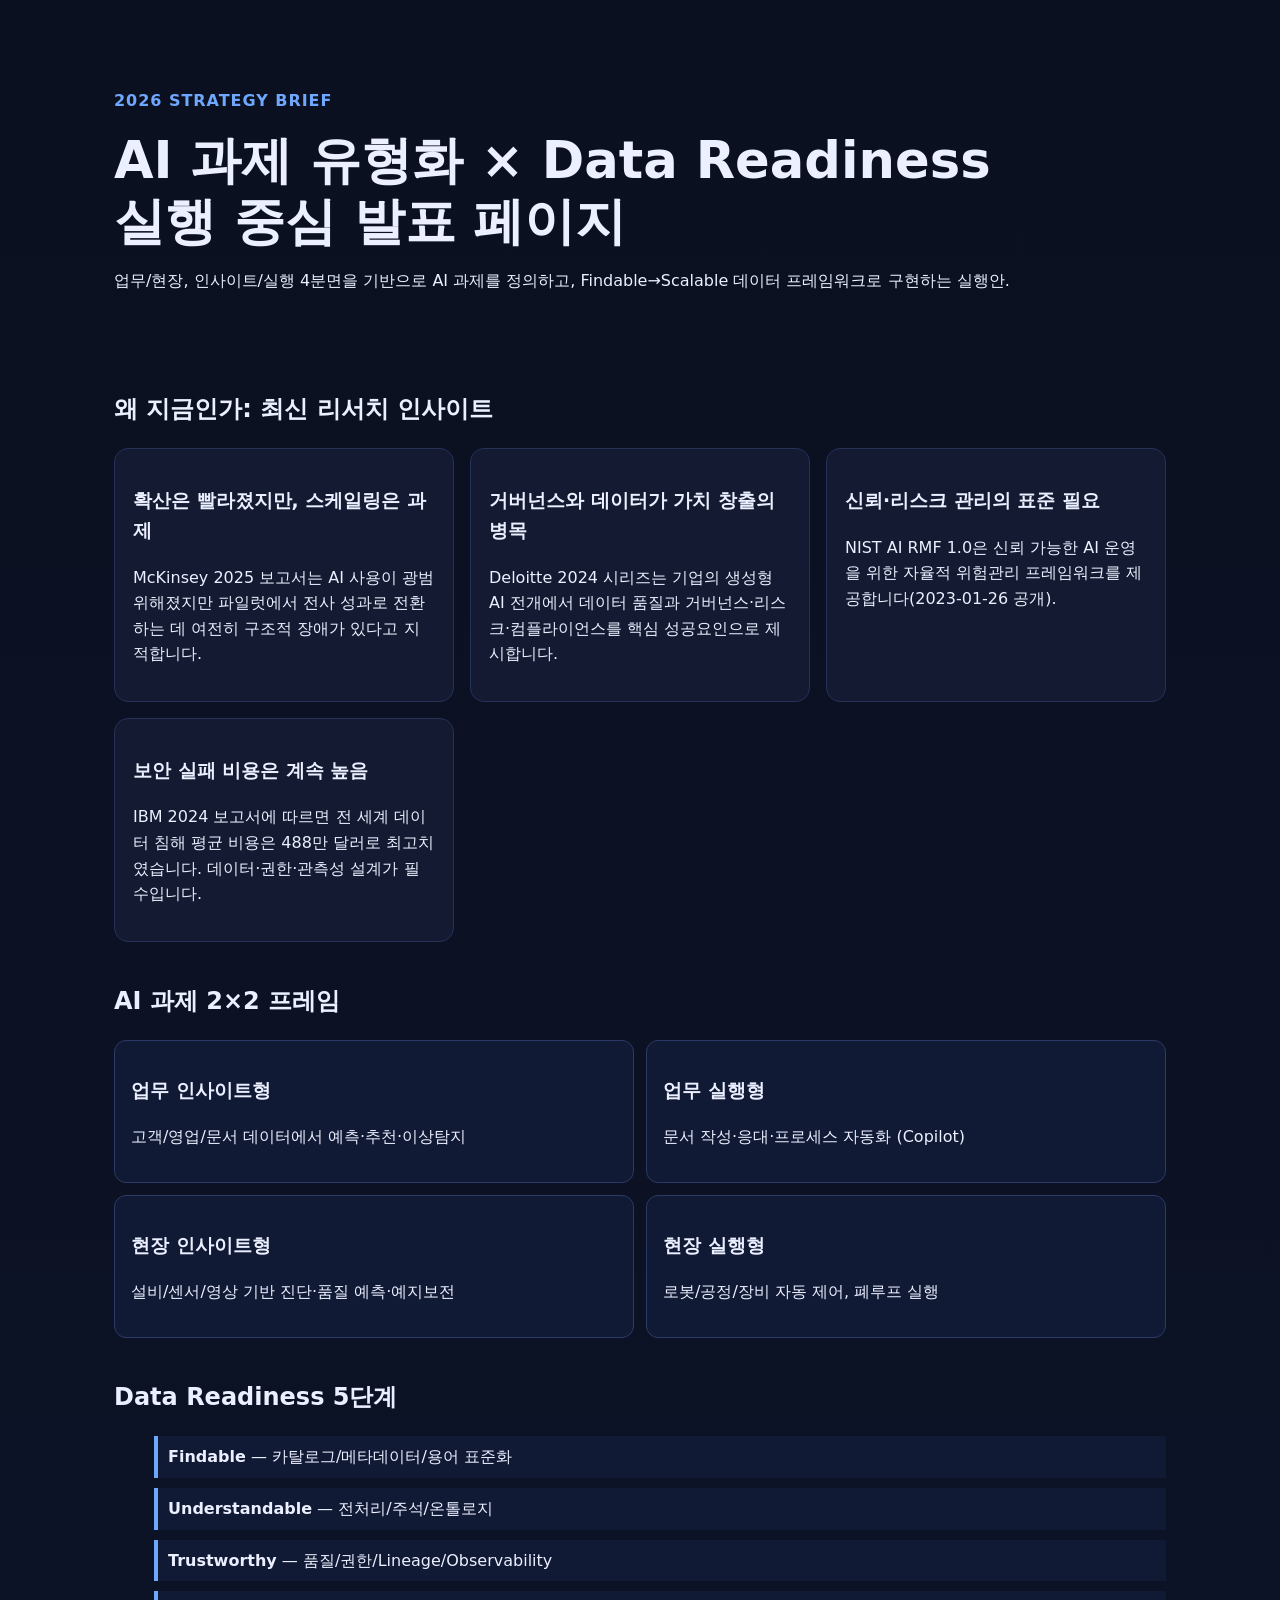
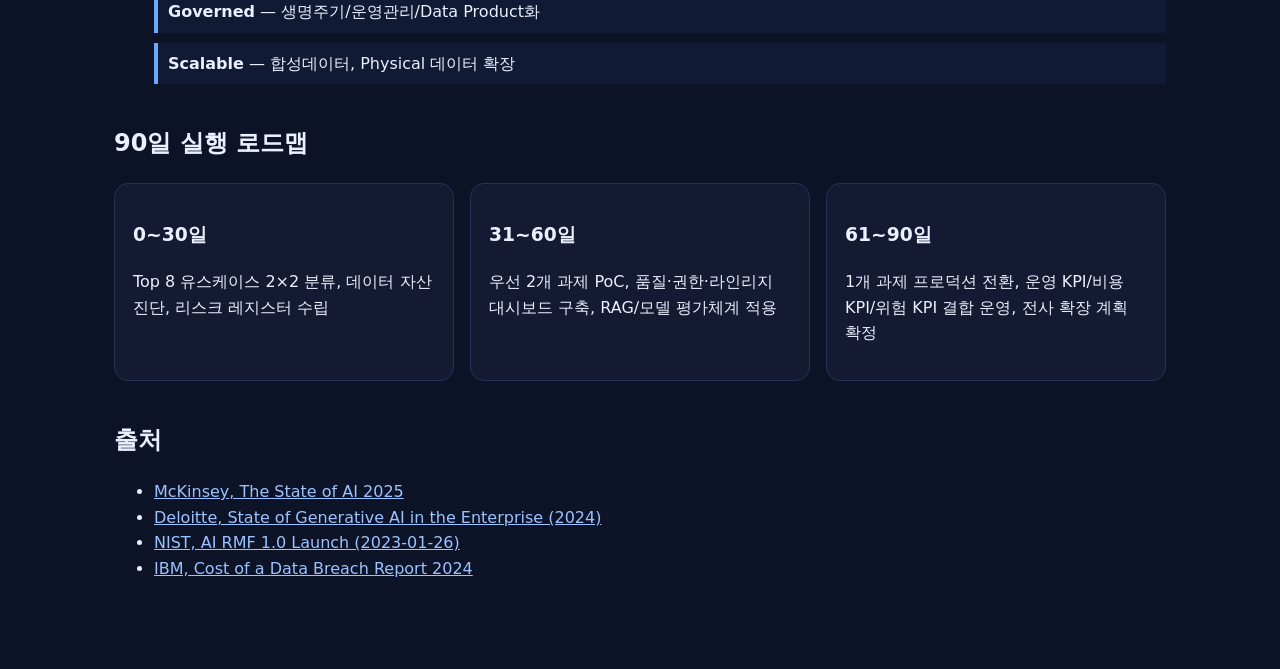
==== presentation/index.html @ 358f2ebc "Add Obsidian research notes and lifecycle framework gap recommendations" ====
<!doctype html>
<html lang="ko">
<head>
  <meta charset="UTF-8" />
  <meta name="viewport" content="width=device-width, initial-scale=1.0" />
  <title>AI Ready Data 전략 발표</title>
  <link rel="stylesheet" href="styles.css" />
</head>
<body>
  <header class="hero">
    <p class="eyebrow">2026 Strategy Brief</p>
    <h1>AI 과제 유형화 × Data Readiness<br/>실행 중심 발표 페이지</h1>
    <p>업무/현장, 인사이트/실행 4분면을 기반으로 AI 과제를 정의하고, Findable→Scalable 데이터 프레임워크로 구현하는 실행안.</p>
  </header>

  <main>
    <section>
      <h2>왜 지금인가: 최신 리서치 인사이트</h2>
      <div class="grid two">
        <article class="card"><h3>확산은 빨라졌지만, 스케일링은 과제</h3><p>McKinsey 2025 보고서는 AI 사용이 광범위해졌지만 파일럿에서 전사 성과로 전환하는 데 여전히 구조적 장애가 있다고 지적합니다.</p></article>
        <article class="card"><h3>거버넌스와 데이터가 가치 창출의 병목</h3><p>Deloitte 2024 시리즈는 기업의 생성형 AI 전개에서 데이터 품질과 거버넌스·리스크·컴플라이언스를 핵심 성공요인으로 제시합니다.</p></article>
        <article class="card"><h3>신뢰·리스크 관리의 표준 필요</h3><p>NIST AI RMF 1.0은 신뢰 가능한 AI 운영을 위한 자율적 위험관리 프레임워크를 제공합니다(2023-01-26 공개).</p></article>
        <article class="card"><h3>보안 실패 비용은 계속 높음</h3><p>IBM 2024 보고서에 따르면 전 세계 데이터 침해 평균 비용은 488만 달러로 최고치였습니다. 데이터·권한·관측성 설계가 필수입니다.</p></article>
      </div>
    </section>

    <section>
      <h2>AI 과제 2×2 프레임</h2>
      <div class="matrix">
        <div class="cell"><h3>업무 인사이트형</h3><p>고객/영업/문서 데이터에서 예측·추천·이상탐지</p></div>
        <div class="cell"><h3>업무 실행형</h3><p>문서 작성·응대·프로세스 자동화 (Copilot)</p></div>
        <div class="cell"><h3>현장 인사이트형</h3><p>설비/센서/영상 기반 진단·품질 예측·예지보전</p></div>
        <div class="cell"><h3>현장 실행형</h3><p>로봇/공정/장비 자동 제어, 폐루프 실행</p></div>
      </div>
    </section>

    <section>
      <h2>Data Readiness 5단계</h2>
      <ol class="timeline">
        <li><strong>Findable</strong> — 카탈로그/메타데이터/용어 표준화</li>
        <li><strong>Understandable</strong> — 전처리/주석/온톨로지</li>
        <li><strong>Trustworthy</strong> — 품질/권한/Lineage/Observability</li>
        <li><strong>Governed</strong> — 생명주기/운영관리/Data Product화</li>
        <li><strong>Scalable</strong> — 합성데이터, Physical 데이터 확장</li>
      </ol>
    </section>

    <section>
      <h2>90일 실행 로드맵</h2>
      <div class="grid three">
        <article class="card"><h3>0~30일</h3><p>Top 8 유스케이스 2×2 분류, 데이터 자산 진단, 리스크 레지스터 수립</p></article>
        <article class="card"><h3>31~60일</h3><p>우선 2개 과제 PoC, 품질·권한·라인리지 대시보드 구축, RAG/모델 평가체계 적용</p></article>
        <article class="card"><h3>61~90일</h3><p>1개 과제 프로덕션 전환, 운영 KPI/비용 KPI/위험 KPI 결합 운영, 전사 확장 계획 확정</p></article>
      </div>
    </section>

    <section>
      <h2>출처</h2>
      <ul>
        <li><a href="https://www.mckinsey.com/capabilities/quantumblack/our-insights/the-state-of-ai/" target="_blank">McKinsey, The State of AI 2025</a></li>
        <li><a href="https://www2.deloitte.com/us/en/pages/consulting/articles/state-of-generative-ai-in-enterprise.html" target="_blank">Deloitte, State of Generative AI in the Enterprise (2024)</a></li>
        <li><a href="https://www.nist.gov/news-events/events/2023/01/nist-ai-risk-management-framework-ai-rmf-10-launch" target="_blank">NIST, AI RMF 1.0 Launch (2023-01-26)</a></li>
        <li><a href="https://www.ibm.com/think/insights/whats-new-2024-cost-of-a-data-breach-report" target="_blank">IBM, Cost of a Data Breach Report 2024</a></li>
      </ul>
    </section>
  </main>
</body>
</html>
---- presentation/styles.css ----
:root { --bg:#0b1020; --card:#131a31; --text:#ebefff; --accent:#6ea8fe; }
*{box-sizing:border-box} body{margin:0;font-family:Inter,system-ui,sans-serif;background:linear-gradient(180deg,#0b1020,#0d1428);color:var(--text);line-height:1.6}
.hero{padding:72px 24px 40px;max-width:1100px;margin:0 auto}.eyebrow{color:var(--accent);font-weight:700;letter-spacing:.06em;text-transform:uppercase}
h1{font-size:clamp(2rem,4vw,3.2rem);line-height:1.2;margin:.2rem 0 1rem}
main{max-width:1100px;margin:0 auto;padding:0 24px 72px} section{margin-top:40px}
.grid{display:grid;gap:16px}.grid.two{grid-template-columns:repeat(auto-fit,minmax(260px,1fr))}.grid.three{grid-template-columns:repeat(auto-fit,minmax(220px,1fr))}
.card{background:var(--card);border:1px solid #263158;border-radius:14px;padding:18px}
.matrix{display:grid;grid-template-columns:1fr 1fr;gap:12px}.cell{background:#111a35;border:1px solid #2b3a66;border-radius:12px;padding:16px}
.timeline li{margin:10px 0;padding:8px 10px;background:#111a35;border-left:4px solid var(--accent);list-style:none}
a{color:#9cc2ff}
@media (max-width:700px){.matrix{grid-template-columns:1fr}}
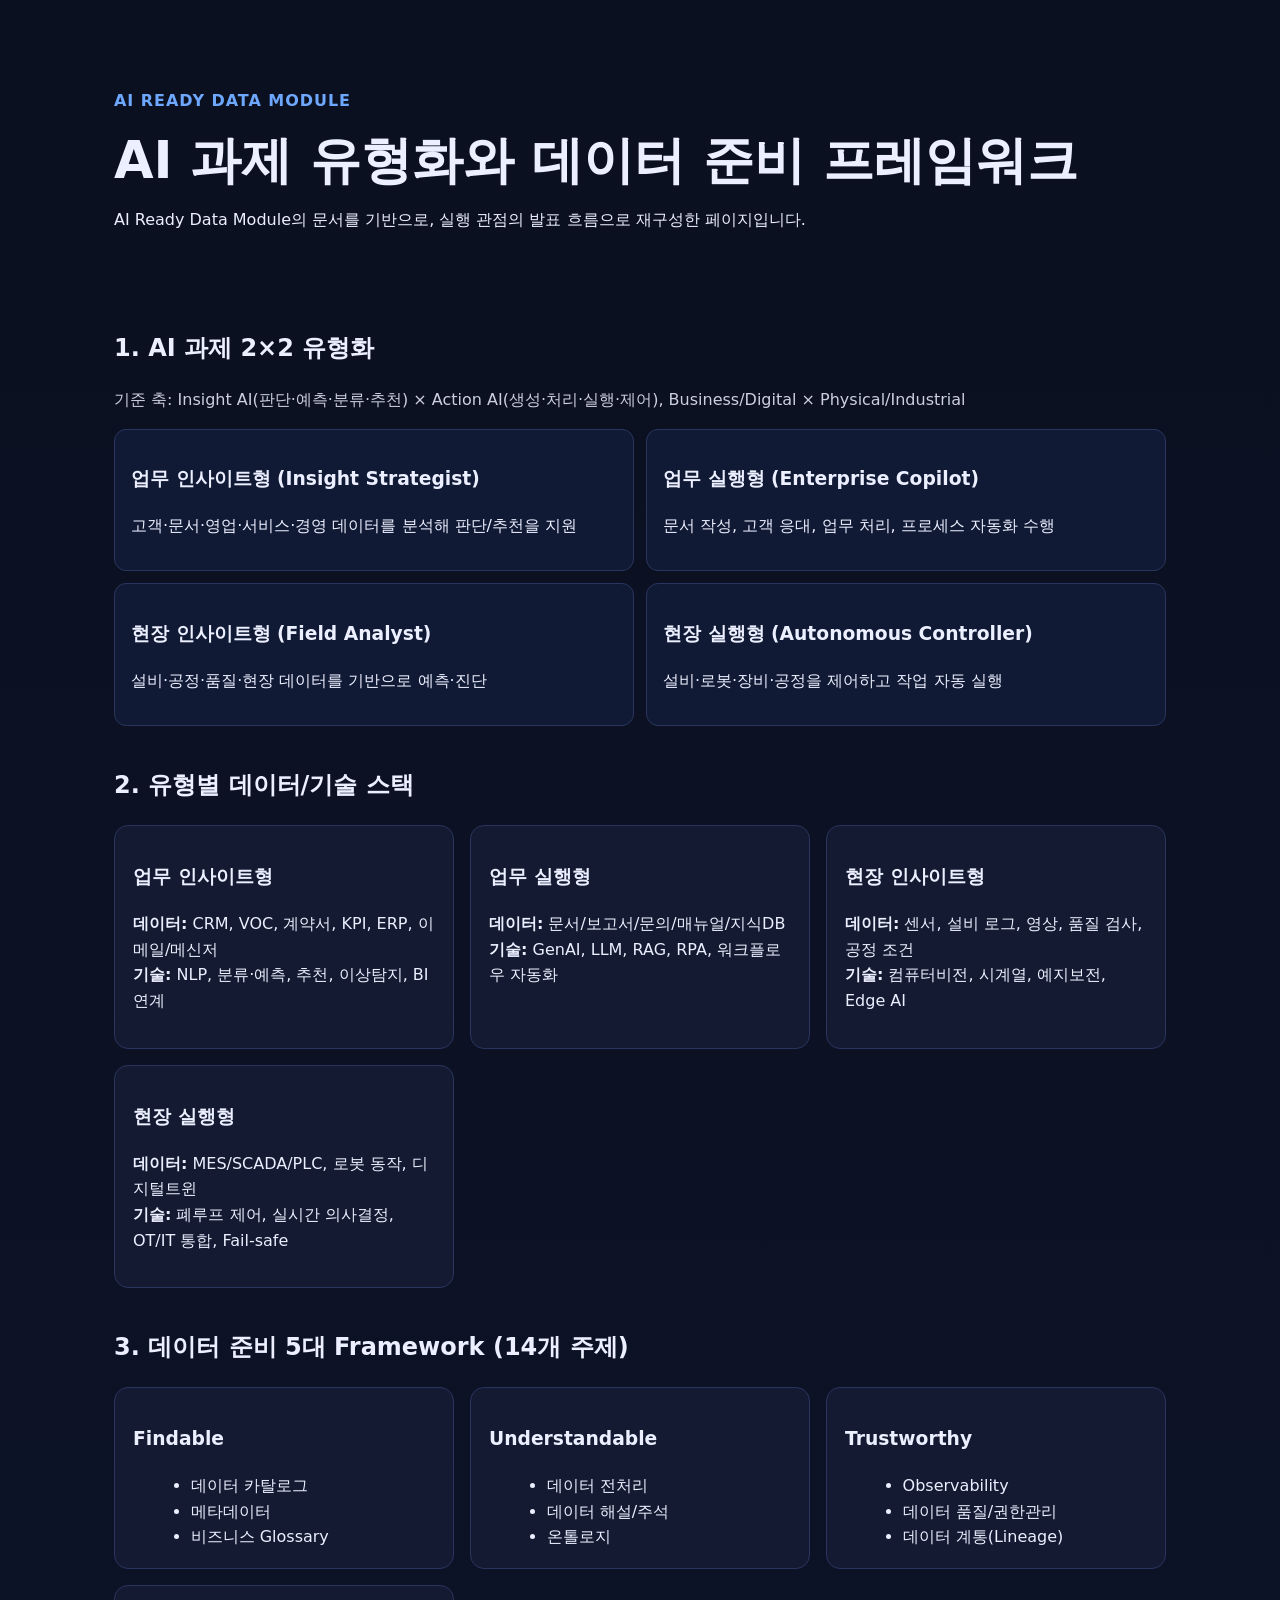
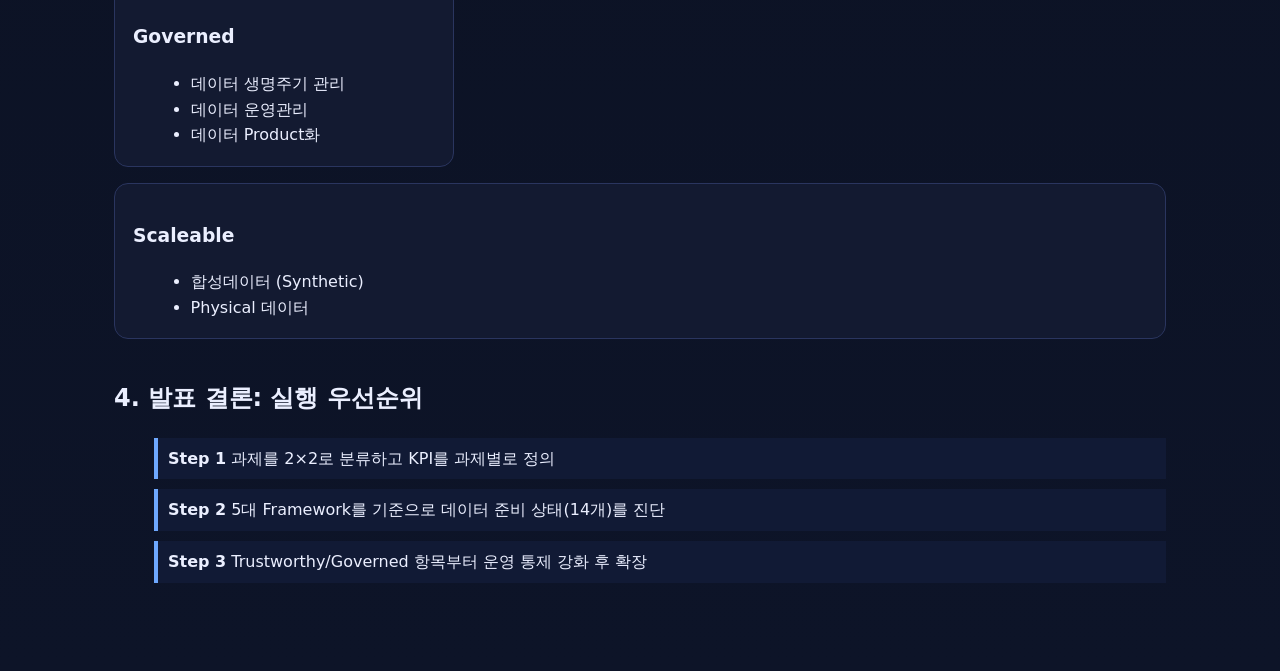
==== commit 43722e1f: "Refocus presentation content on AI Ready Data module artifacts" ====
--- a/presentation/index.html
+++ b/presentation/index.html
@@ -3,65 +3,56 @@
 <head>
   <meta charset="UTF-8" />
   <meta name="viewport" content="width=device-width, initial-scale=1.0" />
-  <title>AI Ready Data 전략 발표</title>
+  <title>AI Ready Data 발표자료</title>
   <link rel="stylesheet" href="styles.css" />
 </head>
 <body>
   <header class="hero">
-    <p class="eyebrow">2026 Strategy Brief</p>
-    <h1>AI 과제 유형화 × Data Readiness<br/>실행 중심 발표 페이지</h1>
-    <p>업무/현장, 인사이트/실행 4분면을 기반으로 AI 과제를 정의하고, Findable→Scalable 데이터 프레임워크로 구현하는 실행안.</p>
+    <p class="eyebrow">AI Ready Data Module</p>
+    <h1>AI 과제 유형화와 데이터 준비 프레임워크</h1>
+    <p>AI Ready Data Module의 문서를 기반으로, 실행 관점의 발표 흐름으로 재구성한 페이지입니다.</p>
   </header>
 
   <main>
     <section>
-      <h2>왜 지금인가: 최신 리서치 인사이트</h2>
-      <div class="grid two">
-        <article class="card"><h3>확산은 빨라졌지만, 스케일링은 과제</h3><p>McKinsey 2025 보고서는 AI 사용이 광범위해졌지만 파일럿에서 전사 성과로 전환하는 데 여전히 구조적 장애가 있다고 지적합니다.</p></article>
-        <article class="card"><h3>거버넌스와 데이터가 가치 창출의 병목</h3><p>Deloitte 2024 시리즈는 기업의 생성형 AI 전개에서 데이터 품질과 거버넌스·리스크·컴플라이언스를 핵심 성공요인으로 제시합니다.</p></article>
-        <article class="card"><h3>신뢰·리스크 관리의 표준 필요</h3><p>NIST AI RMF 1.0은 신뢰 가능한 AI 운영을 위한 자율적 위험관리 프레임워크를 제공합니다(2023-01-26 공개).</p></article>
-        <article class="card"><h3>보안 실패 비용은 계속 높음</h3><p>IBM 2024 보고서에 따르면 전 세계 데이터 침해 평균 비용은 488만 달러로 최고치였습니다. 데이터·권한·관측성 설계가 필수입니다.</p></article>
+      <h2>1. AI 과제 2×2 유형화</h2>
+      <p class="muted">기준 축: Insight AI(판단·예측·분류·추천) × Action AI(생성·처리·실행·제어), Business/Digital × Physical/Industrial</p>
+      <div class="matrix">
+        <div class="cell"><h3>업무 인사이트형 (Insight Strategist)</h3><p>고객·문서·영업·서비스·경영 데이터를 분석해 판단/추천을 지원</p></div>
+        <div class="cell"><h3>업무 실행형 (Enterprise Copilot)</h3><p>문서 작성, 고객 응대, 업무 처리, 프로세스 자동화 수행</p></div>
+        <div class="cell"><h3>현장 인사이트형 (Field Analyst)</h3><p>설비·공정·품질·현장 데이터를 기반으로 예측·진단</p></div>
+        <div class="cell"><h3>현장 실행형 (Autonomous Controller)</h3><p>설비·로봇·장비·공정을 제어하고 작업 자동 실행</p></div>
       </div>
     </section>
 
     <section>
-      <h2>AI 과제 2×2 프레임</h2>
-      <div class="matrix">
-        <div class="cell"><h3>업무 인사이트형</h3><p>고객/영업/문서 데이터에서 예측·추천·이상탐지</p></div>
-        <div class="cell"><h3>업무 실행형</h3><p>문서 작성·응대·프로세스 자동화 (Copilot)</p></div>
-        <div class="cell"><h3>현장 인사이트형</h3><p>설비/센서/영상 기반 진단·품질 예측·예지보전</p></div>
-        <div class="cell"><h3>현장 실행형</h3><p>로봇/공정/장비 자동 제어, 폐루프 실행</p></div>
+      <h2>2. 유형별 데이터/기술 스택</h2>
+      <div class="grid two">
+        <article class="card"><h3>업무 인사이트형</h3><p><strong>데이터:</strong> CRM, VOC, 계약서, KPI, ERP, 이메일/메신저<br><strong>기술:</strong> NLP, 분류·예측, 추천, 이상탐지, BI 연계</p></article>
+        <article class="card"><h3>업무 실행형</h3><p><strong>데이터:</strong> 문서/보고서/문의/매뉴얼/지식DB<br><strong>기술:</strong> GenAI, LLM, RAG, RPA, 워크플로우 자동화</p></article>
+        <article class="card"><h3>현장 인사이트형</h3><p><strong>데이터:</strong> 센서, 설비 로그, 영상, 품질 검사, 공정 조건<br><strong>기술:</strong> 컴퓨터비전, 시계열, 예지보전, Edge AI</p></article>
+        <article class="card"><h3>현장 실행형</h3><p><strong>데이터:</strong> MES/SCADA/PLC, 로봇 동작, 디지털트윈<br><strong>기술:</strong> 폐루프 제어, 실시간 의사결정, OT/IT 통합, Fail-safe</p></article>
       </div>
     </section>
 
     <section>
-      <h2>Data Readiness 5단계</h2>
-      <ol class="timeline">
-        <li><strong>Findable</strong> — 카탈로그/메타데이터/용어 표준화</li>
-        <li><strong>Understandable</strong> — 전처리/주석/온톨로지</li>
-        <li><strong>Trustworthy</strong> — 품질/권한/Lineage/Observability</li>
-        <li><strong>Governed</strong> — 생명주기/운영관리/Data Product화</li>
-        <li><strong>Scalable</strong> — 합성데이터, Physical 데이터 확장</li>
-      </ol>
+      <h2>3. 데이터 준비 5대 Framework (14개 주제)</h2>
+      <div class="grid two">
+        <article class="card"><h3>Findable</h3><ul><li>데이터 카탈로그</li><li>메타데이터</li><li>비즈니스 Glossary</li></ul></article>
+        <article class="card"><h3>Understandable</h3><ul><li>데이터 전처리</li><li>데이터 해설/주석</li><li>온톨로지</li></ul></article>
+        <article class="card"><h3>Trustworthy</h3><ul><li>Observability</li><li>데이터 품질/권한관리</li><li>데이터 계통(Lineage)</li></ul></article>
+        <article class="card"><h3>Governed</h3><ul><li>데이터 생명주기 관리</li><li>데이터 운영관리</li><li>데이터 Product화</li></ul></article>
+      </div>
+      <article class="card full"><h3>Scaleable</h3><ul><li>합성데이터 (Synthetic)</li><li>Physical 데이터</li></ul></article>
     </section>
 
     <section>
-      <h2>90일 실행 로드맵</h2>
-      <div class="grid three">
-        <article class="card"><h3>0~30일</h3><p>Top 8 유스케이스 2×2 분류, 데이터 자산 진단, 리스크 레지스터 수립</p></article>
-        <article class="card"><h3>31~60일</h3><p>우선 2개 과제 PoC, 품질·권한·라인리지 대시보드 구축, RAG/모델 평가체계 적용</p></article>
-        <article class="card"><h3>61~90일</h3><p>1개 과제 프로덕션 전환, 운영 KPI/비용 KPI/위험 KPI 결합 운영, 전사 확장 계획 확정</p></article>
-      </div>
-    </section>
-
-    <section>
-      <h2>출처</h2>
-      <ul>
-        <li><a href="https://www.mckinsey.com/capabilities/quantumblack/our-insights/the-state-of-ai/" target="_blank">McKinsey, The State of AI 2025</a></li>
-        <li><a href="https://www2.deloitte.com/us/en/pages/consulting/articles/state-of-generative-ai-in-enterprise.html" target="_blank">Deloitte, State of Generative AI in the Enterprise (2024)</a></li>
-        <li><a href="https://www.nist.gov/news-events/events/2023/01/nist-ai-risk-management-framework-ai-rmf-10-launch" target="_blank">NIST, AI RMF 1.0 Launch (2023-01-26)</a></li>
-        <li><a href="https://www.ibm.com/think/insights/whats-new-2024-cost-of-a-data-breach-report" target="_blank">IBM, Cost of a Data Breach Report 2024</a></li>
-      </ul>
+      <h2>4. 발표 결론: 실행 우선순위</h2>
+      <ol class="timeline">
+        <li><strong>Step 1</strong> 과제를 2×2로 분류하고 KPI를 과제별로 정의</li>
+        <li><strong>Step 2</strong> 5대 Framework를 기준으로 데이터 준비 상태(14개)를 진단</li>
+        <li><strong>Step 3</strong> Trustworthy/Governed 항목부터 운영 통제 강화 후 확장</li>
+      </ol>
     </section>
   </main>
 </body>
--- a/presentation/styles.css
+++ b/presentation/styles.css
@@ -1,11 +1,11 @@
-:root { --bg:#0b1020; --card:#131a31; --text:#ebefff; --accent:#6ea8fe; }
-*{box-sizing:border-box} body{margin:0;font-family:Inter,system-ui,sans-serif;background:linear-gradient(180deg,#0b1020,#0d1428);color:var(--text);line-height:1.6}
+:root{--bg:#0b1020;--card:#131a31;--text:#ebefff;--accent:#6ea8fe;--line:#2a355f}
+*{box-sizing:border-box}body{margin:0;font-family:Inter,system-ui,sans-serif;background:linear-gradient(180deg,#0b1020,#0d1428);color:var(--text);line-height:1.6}
 .hero{padding:72px 24px 40px;max-width:1100px;margin:0 auto}.eyebrow{color:var(--accent);font-weight:700;letter-spacing:.06em;text-transform:uppercase}
-h1{font-size:clamp(2rem,4vw,3.2rem);line-height:1.2;margin:.2rem 0 1rem}
-main{max-width:1100px;margin:0 auto;padding:0 24px 72px} section{margin-top:40px}
-.grid{display:grid;gap:16px}.grid.two{grid-template-columns:repeat(auto-fit,minmax(260px,1fr))}.grid.three{grid-template-columns:repeat(auto-fit,minmax(220px,1fr))}
-.card{background:var(--card);border:1px solid #263158;border-radius:14px;padding:18px}
-.matrix{display:grid;grid-template-columns:1fr 1fr;gap:12px}.cell{background:#111a35;border:1px solid #2b3a66;border-radius:12px;padding:16px}
+h1{font-size:clamp(2rem,4vw,3.2rem);line-height:1.2;margin:.2rem 0 1rem}.muted{opacity:.86}
+main{max-width:1100px;margin:0 auto;padding:0 24px 72px}section{margin-top:40px}
+.grid{display:grid;gap:16px}.grid.two{grid-template-columns:repeat(auto-fit,minmax(260px,1fr))}
+.card{background:var(--card);border:1px solid var(--line);border-radius:14px;padding:18px}.card.full{margin-top:16px}
+.matrix{display:grid;grid-template-columns:1fr 1fr;gap:12px}.cell{background:#111a35;border:1px solid var(--line);border-radius:12px;padding:16px}
 .timeline li{margin:10px 0;padding:8px 10px;background:#111a35;border-left:4px solid var(--accent);list-style:none}
-a{color:#9cc2ff}
+ul{margin:8px 0 0 1.1rem}
 @media (max-width:700px){.matrix{grid-template-columns:1fr}}
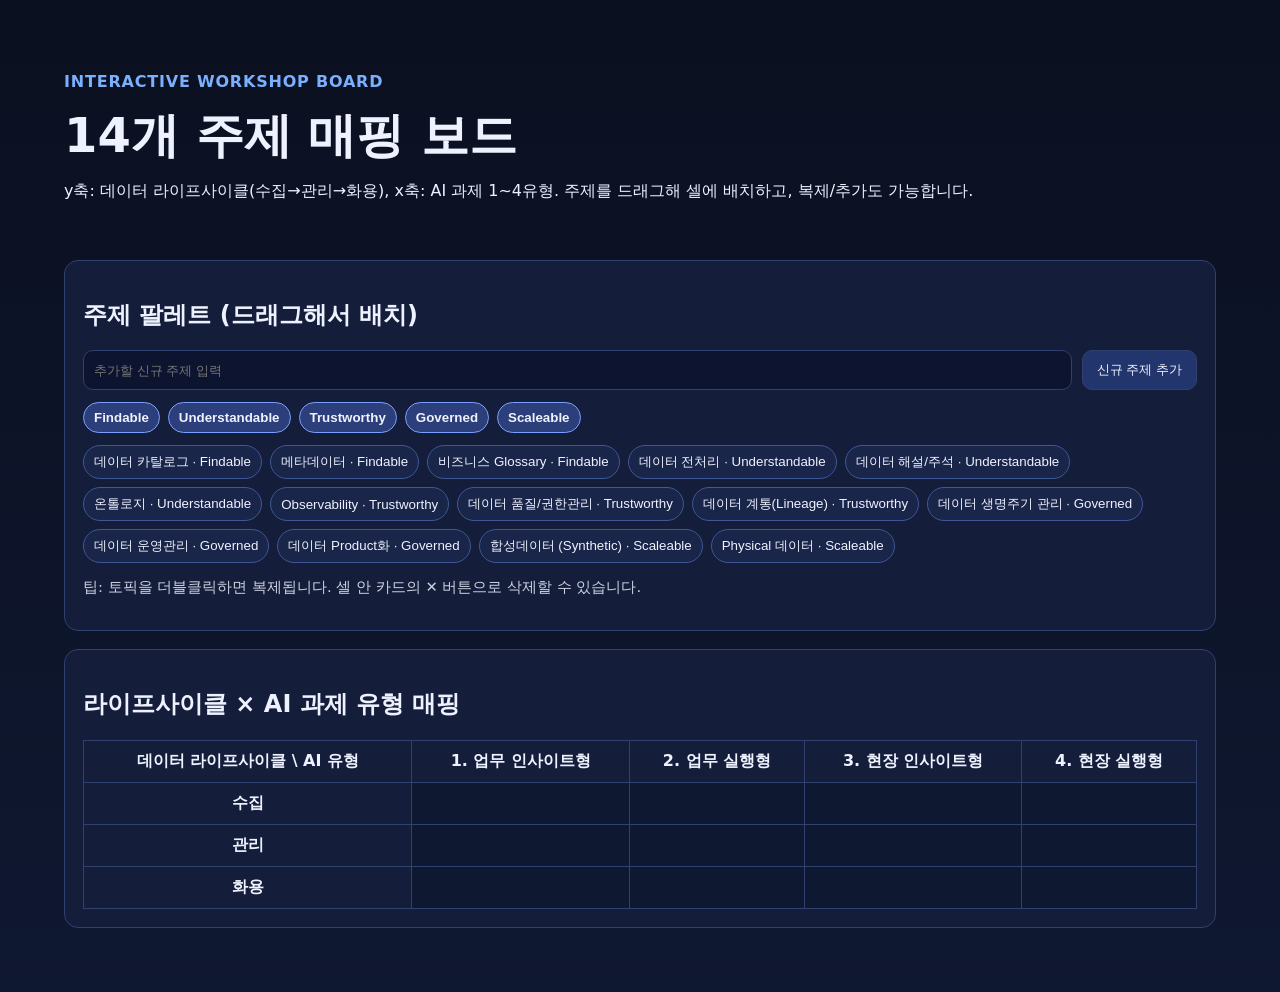
==== commit 342a2484: "Add draggable framework category chips to mapping board" ====
--- a/presentation/index.html
+++ b/presentation/index.html
@@ -3,57 +3,183 @@
 <head>
   <meta charset="UTF-8" />
   <meta name="viewport" content="width=device-width, initial-scale=1.0" />
-  <title>AI Ready Data 발표자료</title>
+  <title>AI 과제 유형화 × 데이터 라이프사이클 매핑 보드</title>
   <link rel="stylesheet" href="styles.css" />
 </head>
 <body>
   <header class="hero">
-    <p class="eyebrow">AI Ready Data Module</p>
-    <h1>AI 과제 유형화와 데이터 준비 프레임워크</h1>
-    <p>AI Ready Data Module의 문서를 기반으로, 실행 관점의 발표 흐름으로 재구성한 페이지입니다.</p>
+    <p class="eyebrow">Interactive Workshop Board</p>
+    <h1>14개 주제 매핑 보드</h1>
+    <p>y축: 데이터 라이프사이클(수집→관리→화용), x축: AI 과제 1~4유형. 주제를 드래그해 셀에 배치하고, 복제/추가도 가능합니다.</p>
   </header>
 
   <main>
-    <section>
-      <h2>1. AI 과제 2×2 유형화</h2>
-      <p class="muted">기준 축: Insight AI(판단·예측·분류·추천) × Action AI(생성·처리·실행·제어), Business/Digital × Physical/Industrial</p>
-      <div class="matrix">
-        <div class="cell"><h3>업무 인사이트형 (Insight Strategist)</h3><p>고객·문서·영업·서비스·경영 데이터를 분석해 판단/추천을 지원</p></div>
-        <div class="cell"><h3>업무 실행형 (Enterprise Copilot)</h3><p>문서 작성, 고객 응대, 업무 처리, 프로세스 자동화 수행</p></div>
-        <div class="cell"><h3>현장 인사이트형 (Field Analyst)</h3><p>설비·공정·품질·현장 데이터를 기반으로 예측·진단</p></div>
-        <div class="cell"><h3>현장 실행형 (Autonomous Controller)</h3><p>설비·로봇·장비·공정을 제어하고 작업 자동 실행</p></div>
+    <section class="panel">
+      <h2>주제 팔레트 (드래그해서 배치)</h2>
+      <div class="toolbar">
+        <input id="newTopicInput" type="text" placeholder="추가할 신규 주제 입력" />
+        <button id="addTopicBtn" type="button">신규 주제 추가</button>
+      </div>
+      <div id="categoryPalette" class="category-palette"></div>
+      <div id="topicPalette" class="topic-palette"></div>
+      <p class="hint">팁: 토픽을 더블클릭하면 복제됩니다. 셀 안 카드의 ✕ 버튼으로 삭제할 수 있습니다.</p>
+    </section>
+
+    <section class="panel">
+      <h2>라이프사이클 × AI 과제 유형 매핑</h2>
+      <div class="matrix-wrap">
+        <table class="mapping-table">
+          <thead>
+            <tr>
+              <th>데이터 라이프사이클 \ AI 유형</th>
+              <th>1. 업무 인사이트형</th>
+              <th>2. 업무 실행형</th>
+              <th>3. 현장 인사이트형</th>
+              <th>4. 현장 실행형</th>
+            </tr>
+          </thead>
+          <tbody>
+            <tr>
+              <th>수집</th>
+              <td class="dropzone" data-zone="collect-1"></td>
+              <td class="dropzone" data-zone="collect-2"></td>
+              <td class="dropzone" data-zone="collect-3"></td>
+              <td class="dropzone" data-zone="collect-4"></td>
+            </tr>
+            <tr>
+              <th>관리</th>
+              <td class="dropzone" data-zone="manage-1"></td>
+              <td class="dropzone" data-zone="manage-2"></td>
+              <td class="dropzone" data-zone="manage-3"></td>
+              <td class="dropzone" data-zone="manage-4"></td>
+            </tr>
+            <tr>
+              <th>화용</th>
+              <td class="dropzone" data-zone="apply-1"></td>
+              <td class="dropzone" data-zone="apply-2"></td>
+              <td class="dropzone" data-zone="apply-3"></td>
+              <td class="dropzone" data-zone="apply-4"></td>
+            </tr>
+          </tbody>
+        </table>
       </div>
     </section>
+  </main>
 
-    <section>
-      <h2>2. 유형별 데이터/기술 스택</h2>
-      <div class="grid two">
-        <article class="card"><h3>업무 인사이트형</h3><p><strong>데이터:</strong> CRM, VOC, 계약서, KPI, ERP, 이메일/메신저<br><strong>기술:</strong> NLP, 분류·예측, 추천, 이상탐지, BI 연계</p></article>
-        <article class="card"><h3>업무 실행형</h3><p><strong>데이터:</strong> 문서/보고서/문의/매뉴얼/지식DB<br><strong>기술:</strong> GenAI, LLM, RAG, RPA, 워크플로우 자동화</p></article>
-        <article class="card"><h3>현장 인사이트형</h3><p><strong>데이터:</strong> 센서, 설비 로그, 영상, 품질 검사, 공정 조건<br><strong>기술:</strong> 컴퓨터비전, 시계열, 예지보전, Edge AI</p></article>
-        <article class="card"><h3>현장 실행형</h3><p><strong>데이터:</strong> MES/SCADA/PLC, 로봇 동작, 디지털트윈<br><strong>기술:</strong> 폐루프 제어, 실시간 의사결정, OT/IT 통합, Fail-safe</p></article>
-      </div>
-    </section>
+<script>
+const frameworkTopics = [
+  { category:'Findable', label:'데이터 카탈로그' },
+  { category:'Findable', label:'메타데이터' },
+  { category:'Findable', label:'비즈니스 Glossary' },
+  { category:'Understandable', label:'데이터 전처리' },
+  { category:'Understandable', label:'데이터 해설/주석' },
+  { category:'Understandable', label:'온톨로지' },
+  { category:'Trustworthy', label:'Observability' },
+  { category:'Trustworthy', label:'데이터 품질/권한관리' },
+  { category:'Trustworthy', label:'데이터 계통(Lineage)' },
+  { category:'Governed', label:'데이터 생명주기 관리' },
+  { category:'Governed', label:'데이터 운영관리' },
+  { category:'Governed', label:'데이터 Product화' },
+  { category:'Scaleable', label:'합성데이터 (Synthetic)' },
+  { category:'Scaleable', label:'Physical 데이터' }
+];
 
-    <section>
-      <h2>3. 데이터 준비 5대 Framework (14개 주제)</h2>
-      <div class="grid two">
-        <article class="card"><h3>Findable</h3><ul><li>데이터 카탈로그</li><li>메타데이터</li><li>비즈니스 Glossary</li></ul></article>
-        <article class="card"><h3>Understandable</h3><ul><li>데이터 전처리</li><li>데이터 해설/주석</li><li>온톨로지</li></ul></article>
-        <article class="card"><h3>Trustworthy</h3><ul><li>Observability</li><li>데이터 품질/권한관리</li><li>데이터 계통(Lineage)</li></ul></article>
-        <article class="card"><h3>Governed</h3><ul><li>데이터 생명주기 관리</li><li>데이터 운영관리</li><li>데이터 Product화</li></ul></article>
-      </div>
-      <article class="card full"><h3>Scaleable</h3><ul><li>합성데이터 (Synthetic)</li><li>Physical 데이터</li></ul></article>
-    </section>
+const frameworkCategories = ['Findable','Understandable','Trustworthy','Governed','Scaleable'];
 
-    <section>
-      <h2>4. 발표 결론: 실행 우선순위</h2>
-      <ol class="timeline">
-        <li><strong>Step 1</strong> 과제를 2×2로 분류하고 KPI를 과제별로 정의</li>
-        <li><strong>Step 2</strong> 5대 Framework를 기준으로 데이터 준비 상태(14개)를 진단</li>
-        <li><strong>Step 3</strong> Trustworthy/Governed 항목부터 운영 통제 강화 후 확장</li>
-      </ol>
-    </section>
-  </main>
+const categoryPalette = document.getElementById('categoryPalette');
+const topicPalette = document.getElementById('topicPalette');
+const addTopicBtn = document.getElementById('addTopicBtn');
+const newTopicInput = document.getElementById('newTopicInput');
+
+function createTopicChip(label, category){
+  const chip = document.createElement('button');
+  chip.className = 'topic-chip';
+  chip.type = 'button';
+  chip.draggable = true;
+  chip.dataset.label = label;
+  chip.dataset.category = category || '';
+  chip.textContent = category ? `${label} · ${category}` : label;
+
+  chip.addEventListener('dragstart', (e) => {
+    const payload = category ? `[${category}] ${label}` : label;
+    e.dataTransfer.setData('text/plain', payload);
+    e.dataTransfer.effectAllowed = 'copy';
+  });
+
+  chip.addEventListener('dblclick', () => {
+    topicPalette.appendChild(createTopicChip(label, category));
+  });
+
+  return chip;
+}
+
+function createPlacedCard(label){
+  const card = document.createElement('div');
+  card.className = 'placed-card';
+
+  const text = document.createElement('span');
+  text.textContent = label;
+
+  const removeBtn = document.createElement('button');
+  removeBtn.type = 'button';
+  removeBtn.className = 'remove-btn';
+  removeBtn.textContent = '✕';
+  removeBtn.addEventListener('click', () => card.remove());
+
+  card.appendChild(text);
+  card.appendChild(removeBtn);
+  return card;
+}
+
+function createCategoryChip(category){
+  const chip = document.createElement('button');
+  chip.className = 'category-chip';
+  chip.type = 'button';
+  chip.draggable = true;
+  chip.textContent = category;
+  chip.addEventListener('dragstart', (e) => {
+    e.dataTransfer.setData('text/plain', `[대주제] ${category}`);
+    e.dataTransfer.effectAllowed = 'copy';
+  });
+  chip.addEventListener('dblclick', () => categoryPalette.appendChild(createCategoryChip(category)));
+  return chip;
+}
+
+function initPalette(){
+  frameworkCategories.forEach(c => categoryPalette.appendChild(createCategoryChip(c)));
+  frameworkTopics.forEach(t => topicPalette.appendChild(createTopicChip(t.label, t.category)));
+}
+
+addTopicBtn.addEventListener('click', () => {
+  const value = newTopicInput.value.trim();
+  if(!value) return;
+  topicPalette.appendChild(createTopicChip(value, 'Custom'));
+  newTopicInput.value = '';
+  newTopicInput.focus();
+});
+
+newTopicInput.addEventListener('keydown', (e) => {
+  if(e.key === 'Enter') addTopicBtn.click();
+});
+
+document.querySelectorAll('.dropzone').forEach((zone) => {
+  zone.addEventListener('dragover', (e) => {
+    e.preventDefault();
+    zone.classList.add('is-over');
+  });
+
+  zone.addEventListener('dragleave', () => zone.classList.remove('is-over'));
+
+  zone.addEventListener('drop', (e) => {
+    e.preventDefault();
+    zone.classList.remove('is-over');
+    const label = e.dataTransfer.getData('text/plain');
+    if(!label) return;
+    zone.appendChild(createPlacedCard(label));
+  });
+});
+
+initPalette();
+</script>
 </body>
 </html>
--- a/presentation/styles.css
+++ b/presentation/styles.css
@@ -1,11 +1,14 @@
-:root{--bg:#0b1020;--card:#131a31;--text:#ebefff;--accent:#6ea8fe;--line:#2a355f}
-*{box-sizing:border-box}body{margin:0;font-family:Inter,system-ui,sans-serif;background:linear-gradient(180deg,#0b1020,#0d1428);color:var(--text);line-height:1.6}
-.hero{padding:72px 24px 40px;max-width:1100px;margin:0 auto}.eyebrow{color:var(--accent);font-weight:700;letter-spacing:.06em;text-transform:uppercase}
-h1{font-size:clamp(2rem,4vw,3.2rem);line-height:1.2;margin:.2rem 0 1rem}.muted{opacity:.86}
-main{max-width:1100px;margin:0 auto;padding:0 24px 72px}section{margin-top:40px}
-.grid{display:grid;gap:16px}.grid.two{grid-template-columns:repeat(auto-fit,minmax(260px,1fr))}
-.card{background:var(--card);border:1px solid var(--line);border-radius:14px;padding:18px}.card.full{margin-top:16px}
-.matrix{display:grid;grid-template-columns:1fr 1fr;gap:12px}.cell{background:#111a35;border:1px solid var(--line);border-radius:12px;padding:16px}
-.timeline li{margin:10px 0;padding:8px 10px;background:#111a35;border-left:4px solid var(--accent);list-style:none}
-ul{margin:8px 0 0 1.1rem}
-@media (max-width:700px){.matrix{grid-template-columns:1fr}}
+:root{--bg:#0b1020;--card:#141d3a;--text:#eef2ff;--accent:#7bb0ff;--line:#30406f;--chip:#1a254a}
+*{box-sizing:border-box}
+body{margin:0;font-family:Inter,system-ui,sans-serif;background:linear-gradient(180deg,#0b1020,#0f1831);color:var(--text)}
+.hero{max-width:1200px;margin:0 auto;padding:56px 24px 24px}.eyebrow{color:var(--accent);font-weight:700;letter-spacing:.05em;text-transform:uppercase}
+h1{margin:.2rem 0 1rem;font-size:clamp(2rem,4vw,3rem);line-height:1.2}
+main{max-width:1200px;margin:0 auto;padding:0 24px 64px}.panel{background:var(--card);border:1px solid var(--line);border-radius:14px;padding:18px;margin-top:18px}
+.toolbar{display:flex;gap:10px;flex-wrap:wrap} input{min-width:260px;flex:1;padding:10px;border-radius:10px;border:1px solid var(--line);background:#0d1430;color:var(--text)} button{cursor:pointer}
+#addTopicBtn{padding:10px 14px;border-radius:10px;border:1px solid var(--line);background:#22366d;color:var(--text)}
+.category-palette,.topic-palette{display:flex;flex-wrap:wrap;gap:8px;margin-top:12px}.category-chip{padding:7px 10px;border-radius:999px;border:1px solid #7aa0ff;background:#2c3f7a;color:var(--text);font-weight:700}.topic-chip{padding:7px 10px;border-radius:999px;border:1px solid #3f5797;background:var(--chip);color:var(--text)}.hint{opacity:.85;font-size:.92rem}
+.matrix-wrap{overflow:auto}.mapping-table{width:100%;border-collapse:collapse;min-width:980px}.mapping-table th,.mapping-table td{border:1px solid var(--line);vertical-align:top;padding:10px}
+.dropzone{min-height:130px;background:#0f1831}.dropzone.is-over{outline:2px dashed var(--accent);outline-offset:-4px}
+.placed-card{display:flex;justify-content:space-between;align-items:center;gap:8px;background:#1a254a;border:1px solid #3f5797;border-radius:10px;padding:6px 8px;margin-bottom:6px;font-size:.92rem}
+.remove-btn{border:none;background:transparent;color:#ffb3b3;font-size:.95rem}
+@media (max-width:720px){main,.hero{padding-left:14px;padding-right:14px}}
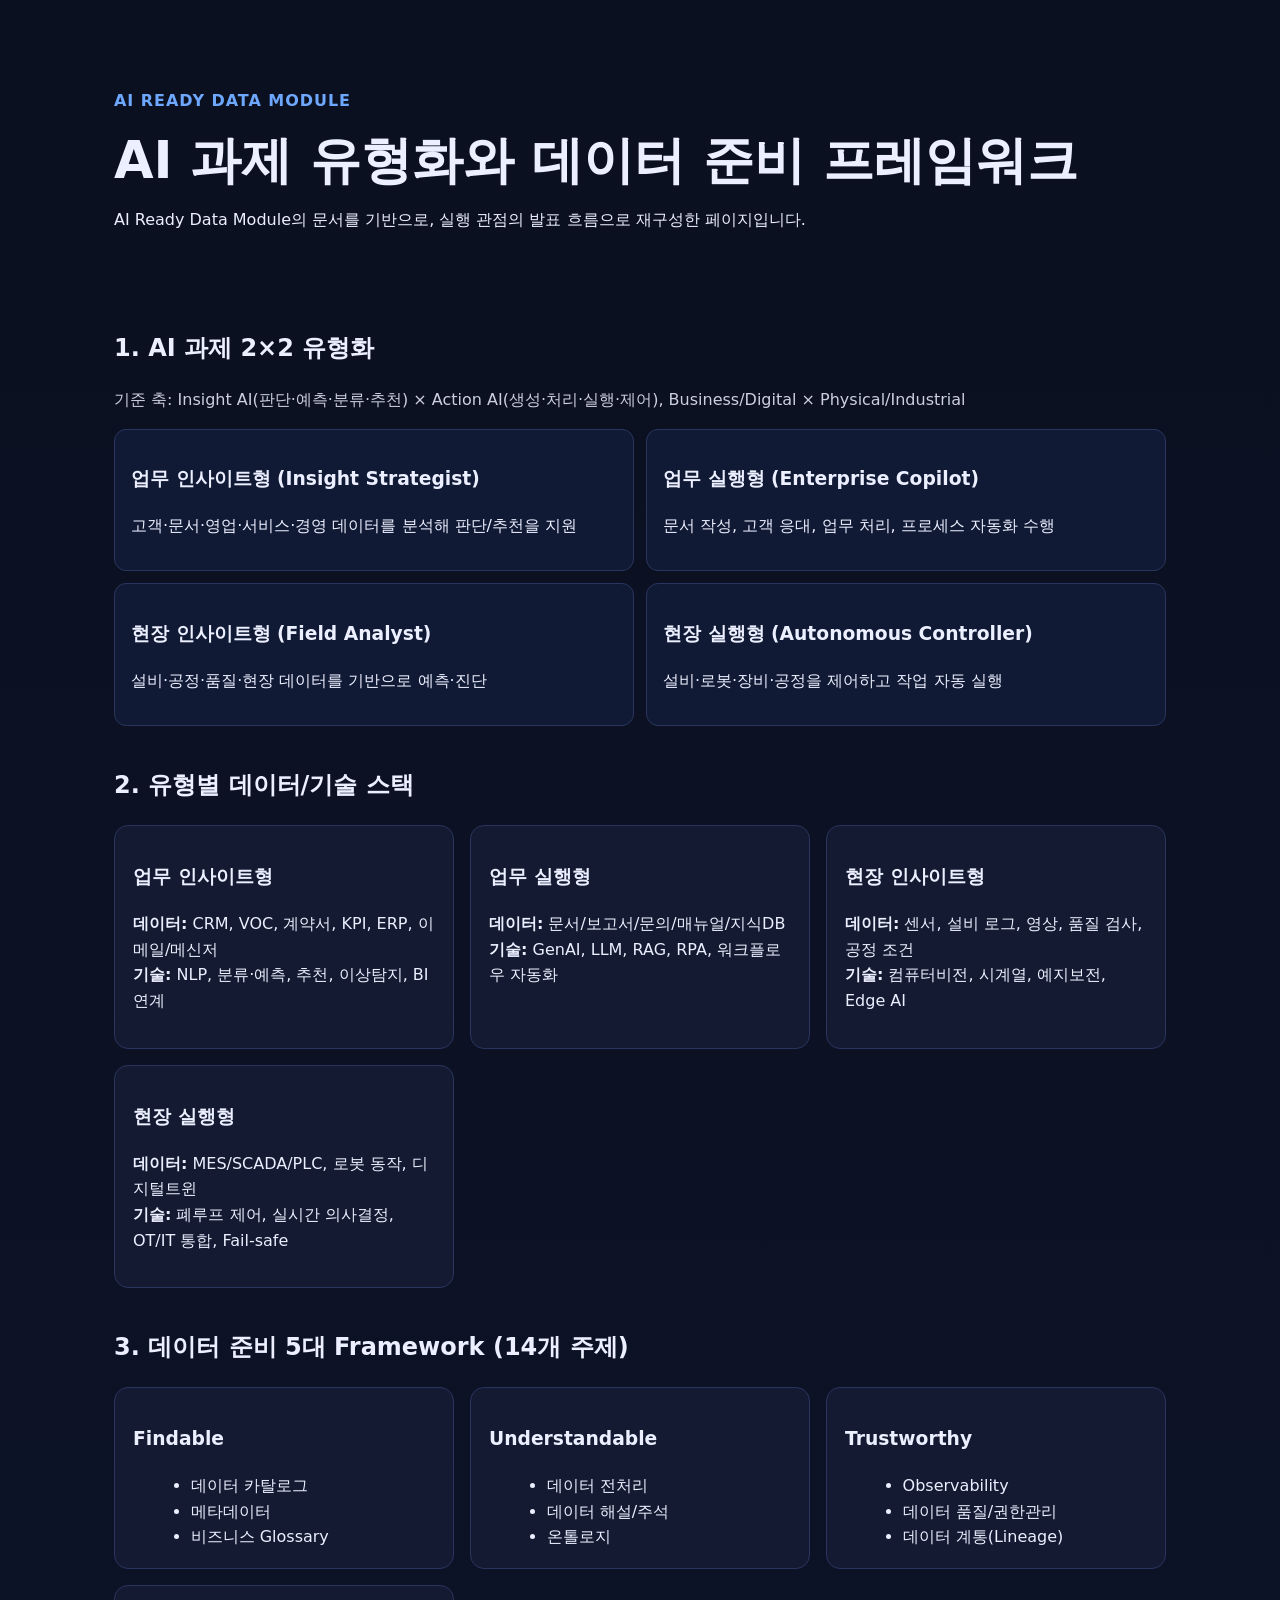
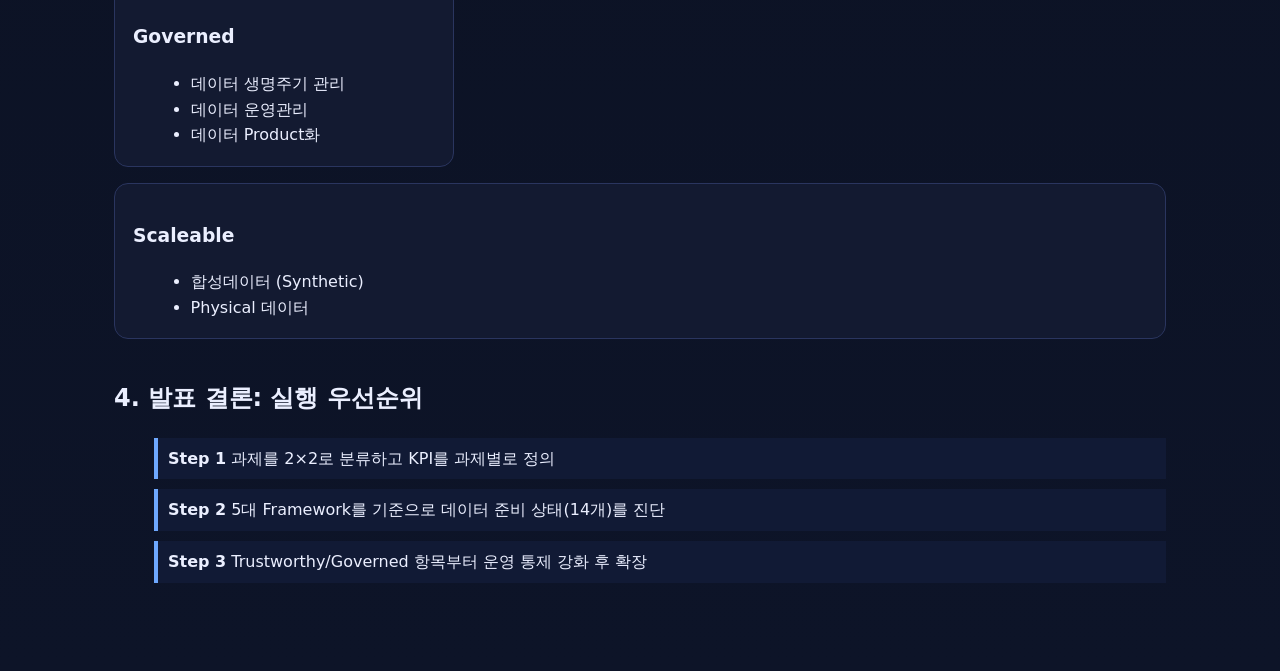
==== commit 40ada5b8: "Merge branch 'main' into codex/summarize-understanding-of-obsidian-markdown-dnc9tj" ====
--- a/presentation/index.html
+++ b/presentation/index.html
@@ -3,183 +3,57 @@
 <head>
   <meta charset="UTF-8" />
   <meta name="viewport" content="width=device-width, initial-scale=1.0" />
-  <title>AI 과제 유형화 × 데이터 라이프사이클 매핑 보드</title>
+  <title>AI Ready Data 발표자료</title>
   <link rel="stylesheet" href="styles.css" />
 </head>
 <body>
   <header class="hero">
-    <p class="eyebrow">Interactive Workshop Board</p>
-    <h1>14개 주제 매핑 보드</h1>
-    <p>y축: 데이터 라이프사이클(수집→관리→화용), x축: AI 과제 1~4유형. 주제를 드래그해 셀에 배치하고, 복제/추가도 가능합니다.</p>
+    <p class="eyebrow">AI Ready Data Module</p>
+    <h1>AI 과제 유형화와 데이터 준비 프레임워크</h1>
+    <p>AI Ready Data Module의 문서를 기반으로, 실행 관점의 발표 흐름으로 재구성한 페이지입니다.</p>
   </header>
 
   <main>
-    <section class="panel">
-      <h2>주제 팔레트 (드래그해서 배치)</h2>
-      <div class="toolbar">
-        <input id="newTopicInput" type="text" placeholder="추가할 신규 주제 입력" />
-        <button id="addTopicBtn" type="button">신규 주제 추가</button>
+    <section>
+      <h2>1. AI 과제 2×2 유형화</h2>
+      <p class="muted">기준 축: Insight AI(판단·예측·분류·추천) × Action AI(생성·처리·실행·제어), Business/Digital × Physical/Industrial</p>
+      <div class="matrix">
+        <div class="cell"><h3>업무 인사이트형 (Insight Strategist)</h3><p>고객·문서·영업·서비스·경영 데이터를 분석해 판단/추천을 지원</p></div>
+        <div class="cell"><h3>업무 실행형 (Enterprise Copilot)</h3><p>문서 작성, 고객 응대, 업무 처리, 프로세스 자동화 수행</p></div>
+        <div class="cell"><h3>현장 인사이트형 (Field Analyst)</h3><p>설비·공정·품질·현장 데이터를 기반으로 예측·진단</p></div>
+        <div class="cell"><h3>현장 실행형 (Autonomous Controller)</h3><p>설비·로봇·장비·공정을 제어하고 작업 자동 실행</p></div>
       </div>
-      <div id="categoryPalette" class="category-palette"></div>
-      <div id="topicPalette" class="topic-palette"></div>
-      <p class="hint">팁: 토픽을 더블클릭하면 복제됩니다. 셀 안 카드의 ✕ 버튼으로 삭제할 수 있습니다.</p>
     </section>
 
-    <section class="panel">
-      <h2>라이프사이클 × AI 과제 유형 매핑</h2>
-      <div class="matrix-wrap">
-        <table class="mapping-table">
-          <thead>
-            <tr>
-              <th>데이터 라이프사이클 \ AI 유형</th>
-              <th>1. 업무 인사이트형</th>
-              <th>2. 업무 실행형</th>
-              <th>3. 현장 인사이트형</th>
-              <th>4. 현장 실행형</th>
-            </tr>
-          </thead>
-          <tbody>
-            <tr>
-              <th>수집</th>
-              <td class="dropzone" data-zone="collect-1"></td>
-              <td class="dropzone" data-zone="collect-2"></td>
-              <td class="dropzone" data-zone="collect-3"></td>
-              <td class="dropzone" data-zone="collect-4"></td>
-            </tr>
-            <tr>
-              <th>관리</th>
-              <td class="dropzone" data-zone="manage-1"></td>
-              <td class="dropzone" data-zone="manage-2"></td>
-              <td class="dropzone" data-zone="manage-3"></td>
-              <td class="dropzone" data-zone="manage-4"></td>
-            </tr>
-            <tr>
-              <th>화용</th>
-              <td class="dropzone" data-zone="apply-1"></td>
-              <td class="dropzone" data-zone="apply-2"></td>
-              <td class="dropzone" data-zone="apply-3"></td>
-              <td class="dropzone" data-zone="apply-4"></td>
-            </tr>
-          </tbody>
-        </table>
+    <section>
+      <h2>2. 유형별 데이터/기술 스택</h2>
+      <div class="grid two">
+        <article class="card"><h3>업무 인사이트형</h3><p><strong>데이터:</strong> CRM, VOC, 계약서, KPI, ERP, 이메일/메신저<br><strong>기술:</strong> NLP, 분류·예측, 추천, 이상탐지, BI 연계</p></article>
+        <article class="card"><h3>업무 실행형</h3><p><strong>데이터:</strong> 문서/보고서/문의/매뉴얼/지식DB<br><strong>기술:</strong> GenAI, LLM, RAG, RPA, 워크플로우 자동화</p></article>
+        <article class="card"><h3>현장 인사이트형</h3><p><strong>데이터:</strong> 센서, 설비 로그, 영상, 품질 검사, 공정 조건<br><strong>기술:</strong> 컴퓨터비전, 시계열, 예지보전, Edge AI</p></article>
+        <article class="card"><h3>현장 실행형</h3><p><strong>데이터:</strong> MES/SCADA/PLC, 로봇 동작, 디지털트윈<br><strong>기술:</strong> 폐루프 제어, 실시간 의사결정, OT/IT 통합, Fail-safe</p></article>
       </div>
     </section>
+
+    <section>
+      <h2>3. 데이터 준비 5대 Framework (14개 주제)</h2>
+      <div class="grid two">
+        <article class="card"><h3>Findable</h3><ul><li>데이터 카탈로그</li><li>메타데이터</li><li>비즈니스 Glossary</li></ul></article>
+        <article class="card"><h3>Understandable</h3><ul><li>데이터 전처리</li><li>데이터 해설/주석</li><li>온톨로지</li></ul></article>
+        <article class="card"><h3>Trustworthy</h3><ul><li>Observability</li><li>데이터 품질/권한관리</li><li>데이터 계통(Lineage)</li></ul></article>
+        <article class="card"><h3>Governed</h3><ul><li>데이터 생명주기 관리</li><li>데이터 운영관리</li><li>데이터 Product화</li></ul></article>
+      </div>
+      <article class="card full"><h3>Scaleable</h3><ul><li>합성데이터 (Synthetic)</li><li>Physical 데이터</li></ul></article>
+    </section>
+
+    <section>
+      <h2>4. 발표 결론: 실행 우선순위</h2>
+      <ol class="timeline">
+        <li><strong>Step 1</strong> 과제를 2×2로 분류하고 KPI를 과제별로 정의</li>
+        <li><strong>Step 2</strong> 5대 Framework를 기준으로 데이터 준비 상태(14개)를 진단</li>
+        <li><strong>Step 3</strong> Trustworthy/Governed 항목부터 운영 통제 강화 후 확장</li>
+      </ol>
+    </section>
   </main>
-
-<script>
-const frameworkTopics = [
-  { category:'Findable', label:'데이터 카탈로그' },
-  { category:'Findable', label:'메타데이터' },
-  { category:'Findable', label:'비즈니스 Glossary' },
-  { category:'Understandable', label:'데이터 전처리' },
-  { category:'Understandable', label:'데이터 해설/주석' },
-  { category:'Understandable', label:'온톨로지' },
-  { category:'Trustworthy', label:'Observability' },
-  { category:'Trustworthy', label:'데이터 품질/권한관리' },
-  { category:'Trustworthy', label:'데이터 계통(Lineage)' },
-  { category:'Governed', label:'데이터 생명주기 관리' },
-  { category:'Governed', label:'데이터 운영관리' },
-  { category:'Governed', label:'데이터 Product화' },
-  { category:'Scaleable', label:'합성데이터 (Synthetic)' },
-  { category:'Scaleable', label:'Physical 데이터' }
-];
-
-const frameworkCategories = ['Findable','Understandable','Trustworthy','Governed','Scaleable'];
-
-const categoryPalette = document.getElementById('categoryPalette');
-const topicPalette = document.getElementById('topicPalette');
-const addTopicBtn = document.getElementById('addTopicBtn');
-const newTopicInput = document.getElementById('newTopicInput');
-
-function createTopicChip(label, category){
-  const chip = document.createElement('button');
-  chip.className = 'topic-chip';
-  chip.type = 'button';
-  chip.draggable = true;
-  chip.dataset.label = label;
-  chip.dataset.category = category || '';
-  chip.textContent = category ? `${label} · ${category}` : label;
-
-  chip.addEventListener('dragstart', (e) => {
-    const payload = category ? `[${category}] ${label}` : label;
-    e.dataTransfer.setData('text/plain', payload);
-    e.dataTransfer.effectAllowed = 'copy';
-  });
-
-  chip.addEventListener('dblclick', () => {
-    topicPalette.appendChild(createTopicChip(label, category));
-  });
-
-  return chip;
-}
-
-function createPlacedCard(label){
-  const card = document.createElement('div');
-  card.className = 'placed-card';
-
-  const text = document.createElement('span');
-  text.textContent = label;
-
-  const removeBtn = document.createElement('button');
-  removeBtn.type = 'button';
-  removeBtn.className = 'remove-btn';
-  removeBtn.textContent = '✕';
-  removeBtn.addEventListener('click', () => card.remove());
-
-  card.appendChild(text);
-  card.appendChild(removeBtn);
-  return card;
-}
-
-function createCategoryChip(category){
-  const chip = document.createElement('button');
-  chip.className = 'category-chip';
-  chip.type = 'button';
-  chip.draggable = true;
-  chip.textContent = category;
-  chip.addEventListener('dragstart', (e) => {
-    e.dataTransfer.setData('text/plain', `[대주제] ${category}`);
-    e.dataTransfer.effectAllowed = 'copy';
-  });
-  chip.addEventListener('dblclick', () => categoryPalette.appendChild(createCategoryChip(category)));
-  return chip;
-}
-
-function initPalette(){
-  frameworkCategories.forEach(c => categoryPalette.appendChild(createCategoryChip(c)));
-  frameworkTopics.forEach(t => topicPalette.appendChild(createTopicChip(t.label, t.category)));
-}
-
-addTopicBtn.addEventListener('click', () => {
-  const value = newTopicInput.value.trim();
-  if(!value) return;
-  topicPalette.appendChild(createTopicChip(value, 'Custom'));
-  newTopicInput.value = '';
-  newTopicInput.focus();
-});
-
-newTopicInput.addEventListener('keydown', (e) => {
-  if(e.key === 'Enter') addTopicBtn.click();
-});
-
-document.querySelectorAll('.dropzone').forEach((zone) => {
-  zone.addEventListener('dragover', (e) => {
-    e.preventDefault();
-    zone.classList.add('is-over');
-  });
-
-  zone.addEventListener('dragleave', () => zone.classList.remove('is-over'));
-
-  zone.addEventListener('drop', (e) => {
-    e.preventDefault();
-    zone.classList.remove('is-over');
-    const label = e.dataTransfer.getData('text/plain');
-    if(!label) return;
-    zone.appendChild(createPlacedCard(label));
-  });
-});
-
-initPalette();
-</script>
 </body>
 </html>
--- a/presentation/styles.css
+++ b/presentation/styles.css
@@ -1,14 +1,11 @@
-:root{--bg:#0b1020;--card:#141d3a;--text:#eef2ff;--accent:#7bb0ff;--line:#30406f;--chip:#1a254a}
-*{box-sizing:border-box}
-body{margin:0;font-family:Inter,system-ui,sans-serif;background:linear-gradient(180deg,#0b1020,#0f1831);color:var(--text)}
-.hero{max-width:1200px;margin:0 auto;padding:56px 24px 24px}.eyebrow{color:var(--accent);font-weight:700;letter-spacing:.05em;text-transform:uppercase}
-h1{margin:.2rem 0 1rem;font-size:clamp(2rem,4vw,3rem);line-height:1.2}
-main{max-width:1200px;margin:0 auto;padding:0 24px 64px}.panel{background:var(--card);border:1px solid var(--line);border-radius:14px;padding:18px;margin-top:18px}
-.toolbar{display:flex;gap:10px;flex-wrap:wrap} input{min-width:260px;flex:1;padding:10px;border-radius:10px;border:1px solid var(--line);background:#0d1430;color:var(--text)} button{cursor:pointer}
-#addTopicBtn{padding:10px 14px;border-radius:10px;border:1px solid var(--line);background:#22366d;color:var(--text)}
-.category-palette,.topic-palette{display:flex;flex-wrap:wrap;gap:8px;margin-top:12px}.category-chip{padding:7px 10px;border-radius:999px;border:1px solid #7aa0ff;background:#2c3f7a;color:var(--text);font-weight:700}.topic-chip{padding:7px 10px;border-radius:999px;border:1px solid #3f5797;background:var(--chip);color:var(--text)}.hint{opacity:.85;font-size:.92rem}
-.matrix-wrap{overflow:auto}.mapping-table{width:100%;border-collapse:collapse;min-width:980px}.mapping-table th,.mapping-table td{border:1px solid var(--line);vertical-align:top;padding:10px}
-.dropzone{min-height:130px;background:#0f1831}.dropzone.is-over{outline:2px dashed var(--accent);outline-offset:-4px}
-.placed-card{display:flex;justify-content:space-between;align-items:center;gap:8px;background:#1a254a;border:1px solid #3f5797;border-radius:10px;padding:6px 8px;margin-bottom:6px;font-size:.92rem}
-.remove-btn{border:none;background:transparent;color:#ffb3b3;font-size:.95rem}
-@media (max-width:720px){main,.hero{padding-left:14px;padding-right:14px}}
+:root{--bg:#0b1020;--card:#131a31;--text:#ebefff;--accent:#6ea8fe;--line:#2a355f}
+*{box-sizing:border-box}body{margin:0;font-family:Inter,system-ui,sans-serif;background:linear-gradient(180deg,#0b1020,#0d1428);color:var(--text);line-height:1.6}
+.hero{padding:72px 24px 40px;max-width:1100px;margin:0 auto}.eyebrow{color:var(--accent);font-weight:700;letter-spacing:.06em;text-transform:uppercase}
+h1{font-size:clamp(2rem,4vw,3.2rem);line-height:1.2;margin:.2rem 0 1rem}.muted{opacity:.86}
+main{max-width:1100px;margin:0 auto;padding:0 24px 72px}section{margin-top:40px}
+.grid{display:grid;gap:16px}.grid.two{grid-template-columns:repeat(auto-fit,minmax(260px,1fr))}
+.card{background:var(--card);border:1px solid var(--line);border-radius:14px;padding:18px}.card.full{margin-top:16px}
+.matrix{display:grid;grid-template-columns:1fr 1fr;gap:12px}.cell{background:#111a35;border:1px solid var(--line);border-radius:12px;padding:16px}
+.timeline li{margin:10px 0;padding:8px 10px;background:#111a35;border-left:4px solid var(--accent);list-style:none}
+ul{margin:8px 0 0 1.1rem}
+@media (max-width:700px){.matrix{grid-template-columns:1fr}}
